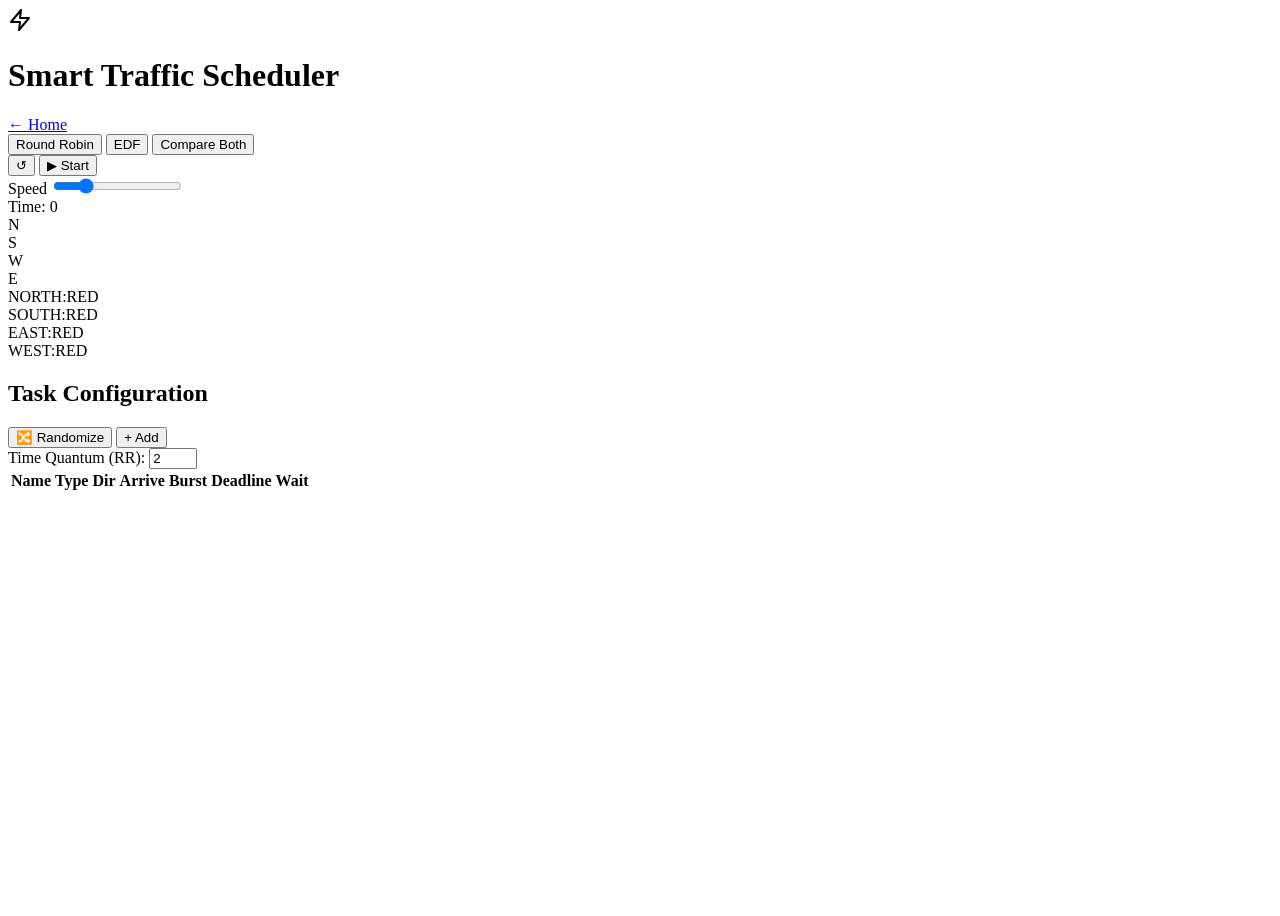
==== simulator.html @ cc48ca4d "Step 9: Simulator core components initialized by Rajat Singh" ====
<!DOCTYPE html>
<html lang="en">

<head>
  <meta charset="UTF-8" />
  <meta name="viewport" content="width=device-width, initial-scale=1.0" />
  <title>Smart Traffic Scheduler — Simulator</title>
  <link rel="stylesheet" href="style.css" />
</head>

<body class="simulator-page" style="display:flex;flex-direction:column;min-height:100vh">
  <!-- Top Bar -->
  <header class="topbar">
    <div class="title">
      <svg xmlns="http://www.w3.org/2000/svg" width="24" height="24" viewBox="0 0 24 24" fill="none"
        stroke="currentColor" stroke-width="2" stroke-linecap="round" stroke-linejoin="round"
        style="color:var(--primary)">
        <polygon points="13 2 3 14 12 14 11 22 21 10 12 10 13 2" />
      </svg>
      <h1>Smart Traffic Scheduler</h1>
    </div>
    <a href="index.html" class="btn btn-ghost btn-sm">← Home</a>
    <div class="algo-group">
      <button class="btn btn-ghost btn-sm active" data-algo="round-robin">Round Robin</button>
      <button class="btn btn-ghost btn-sm" data-algo="edf">EDF</button>
      <button class="btn btn-ghost btn-sm" data-algo="compare">Compare Both</button>
    </div>
    <div class="controls">
      <button id="btn-reset" class="btn btn-outline btn-sm" title="Reset">↺</button>
      <button id="btn-start" class="btn btn-primary btn-sm">▶ Start</button>
      <button id="btn-pause" class="btn btn-secondary btn-sm" style="display:none">⏸ Pause</button>
      <div class="speed-control">
        <label>Speed</label>
        <input type="range" id="speed-slider" min="1" max="10" value="3">
      </div>
    </div>
  </header>

  <!-- Main Layout -->
  <div class="sim-layout" style="flex:1">
    <!-- Left Panel -->
    <div class="left-panel">
      <!-- Intersection -->
      <div class="card intersection-wrapper">
        <div class="intersection-info">
          <span class="text-muted">Time:</span>
          <span class="time" id="sim-time">0</span>
          <span id="active-task-badge" class="task-badge" style="display:none"></span>
        </div>
        <div class="intersection">
          <div class="road-v"></div>
          <div class="road-h"></div>
          <div class="road-center"></div>
          <div class="lane-v"></div>
          <div class="lane-h"></div>
          <!-- Traffic Lights -->
          <div class="traffic-light tl-north">
            <span class="dir-label">N</span>
            <div class="tl-box">
              <div class="tl-bulb on-red" data-color="red"></div>
              <div class="tl-bulb" data-color="yellow"></div>
              <div class="tl-bulb" data-color="green"></div>
            </div>
          </div>
          <div class="traffic-light tl-south">
            <span class="dir-label">S</span>
            <div class="tl-box">
              <div class="tl-bulb on-red" data-color="red"></div>
              <div class="tl-bulb" data-color="yellow"></div>
              <div class="tl-bulb" data-color="green"></div>
            </div>
          </div>
          <div class="traffic-light tl-west">
            <span class="dir-label">W</span>
            <div class="tl-box">
              <div class="tl-bulb on-red" data-color="red"></div>
              <div class="tl-bulb" data-color="yellow"></div>
              <div class="tl-bulb" data-color="green"></div>
            </div>
          </div>
          <div class="traffic-light tl-east">
            <span class="dir-label">E</span>
            <div class="tl-box">
              <div class="tl-bulb on-red" data-color="red"></div>
              <div class="tl-bulb" data-color="yellow"></div>
              <div class="tl-bulb" data-color="green"></div>
            </div>
          </div>
          <div id="vehicle" class="vehicle" style="display:none"></div>
        </div>
        <div class="dir-statuses">
          <div class="dir-status status-north">
            <div class="dir-dot red"></div><span class="text-muted">NORTH:</span><span class="dir-state">RED</span>
          </div>
          <div class="dir-status status-south">
            <div class="dir-dot red"></div><span class="text-muted">SOUTH:</span><span class="dir-state">RED</span>
          </div>
          <div class="dir-status status-east">
            <div class="dir-dot red"></div><span class="text-muted">EAST:</span><span class="dir-state">RED</span>
          </div>
          <div class="dir-status status-west">
            <div class="dir-dot red"></div><span class="text-muted">WEST:</span><span class="dir-state">RED</span>
          </div>
        </div>
      </div>

      <!-- Task Table -->
      <div class="card task-config">
        <div class="task-config-header">
          <h2>Task Configuration</h2>
          <div class="actions">
            <button id="btn-random" class="btn btn-outline btn-sm">🔀 Randomize</button>
            <button id="btn-add" class="btn btn-primary btn-sm">+ Add</button>
          </div>
        </div>
        <div class="quantum-row">
          <label>Time Quantum (RR):</label>
          <input type="number" id="quantum-input" min="1" max="10" value="2">
        </div>
        <div class="task-table-wrap">
          <table>
            <thead>
              <tr>
                <th>Name</th>
                <th>Type</th>
                <th>Dir</th>
                <th>Arrive</th>
                <th>Burst</th>
                <th>Deadline</th>
                <th>Wait</th>
                <th></th>
              </tr>
            </thead>
            <tbody id="task-tbody"></tbody>
          </table>
        </div>
      </div>
    </div>

    <!-- Right Panel -->
    <div class="right-panel">
      <div id="rr-section">
        <div id="rr-gantt"></div>
        <div id="rr-metrics"></div>
      </div>
      <div id="edf-section">
        <div id="edf-gantt"></div>
        <div id="edf-metrics"></div>
      </div>
      <div id="comparison"></div>
    </div>
  </div>

  <script src="script.js"></script>
</body>

</html>
<!-- //by Rajat Singh -->
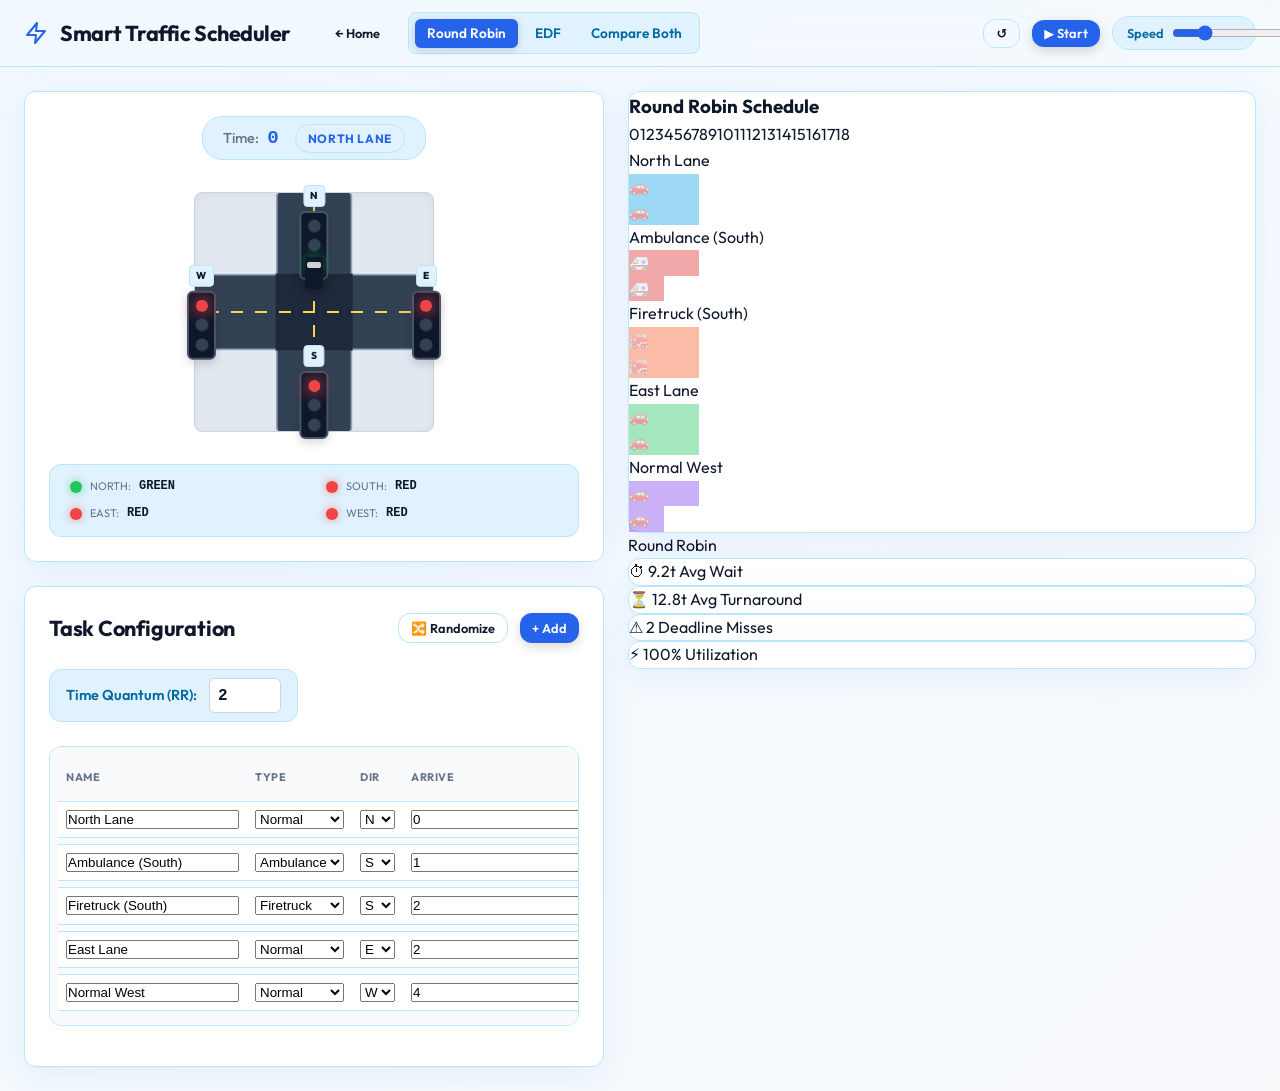
==== commit 35c8c6c5: "Step 2: Core modules documentation by Rajat Singh" ====
--- a/simulator.html
+++ b/simulator.html
@@ -154,5 +154,4 @@
   <script src="script.js"></script>
 </body>
 
-</html>
-<!-- //by Rajat Singh -->+</html>
--- a/style.css
+++ b/style.css
@@ -0,0 +1,890 @@
+@import url('https://fonts.googleapis.com/css2?family=Outfit:wght@300;400;500;600;700&display=swap');
+
+* {
+  margin: 0;
+  padding: 0;
+  box-sizing: border-box;
+}
+
+:root {
+  /* Common definitions */
+  --emergency: #ef4444;
+  /* Red 500 */
+  --success: #22c55e;
+  /* Green 500 */
+  --warning: #eab308;
+  /* Yellow 500 */
+  --radius: 0.75rem;
+  --font-family: 'Outfit', system-ui, -apple-system, sans-serif;
+}
+
+/* Home Page Theme (Green/White Light Mode) */
+body.home-page {
+  --bg-gradient: linear-gradient(135deg, #f0fdf4 0%, #fafffc 100%);
+  --fg: #064e3b;
+  --card: #ffffff;
+  --primary: #15803d;
+  /* Emerald 700 */
+  --primary-fg: #ffffff;
+  --secondary: #dcfce7;
+  --secondary-fg: #15803d;
+  --muted: #f1f5f9;
+  --muted-fg: #475569;
+  --accent: #d97706;
+  /* Amber 600 */
+  --border: #bbf7d0;
+  --card-shadow: 0 8px 30px rgba(21, 128, 61, 0.08);
+  --header-bg: hsla(0, 0%, 100%, 0.85);
+}
+
+/* Simulator Page Theme (Blue Light Mode) */
+body.simulator-page {
+  --bg-gradient: linear-gradient(135deg, #f0f9ff 0%, #f8fafc 100%);
+  --fg: #0f172a;
+  --card: #ffffff;
+  --primary: #2563eb;
+  /* Blue 600 */
+  --primary-fg: #ffffff;
+  --secondary: #e0f2fe;
+  --secondary-fg: #0369a1;
+  --muted: #f1f5f9;
+  --muted-fg: #64748b;
+  --accent: #ea580c;
+  /* Orange 600 */
+  --border: #bae6fd;
+  --card-shadow: 0 8px 30px rgba(37, 99, 235, 0.08);
+  --header-bg: hsla(255, 255, 255, 0.85);
+}
+
+/* Fallback if no class is set */
+body {
+  background: var(--bg-gradient, #ffffff);
+  color: var(--fg, #000000);
+  font-family: var(--font-family);
+  line-height: 1.6;
+  min-height: 100vh;
+}
+
+a {
+  color: var(--primary);
+  text-decoration: none;
+  transition: filter 0.2s;
+}
+
+a:hover {
+  filter: brightness(1.2);
+}
+
+/* ===== COMMON ===== */
+.card {
+  background: var(--card);
+  border: 1px solid var(--border);
+  border-radius: var(--radius);
+  box-shadow: var(--card-shadow);
+  transition: transform 0.3s ease, box-shadow 0.3s ease;
+}
+
+.btn {
+  display: inline-flex;
+  align-items: center;
+  justify-content: center;
+  gap: 0.5rem;
+  padding: 0.5rem 1rem;
+  border-radius: var(--radius);
+  font-family: var(--font-family);
+  font-size: 0.9rem;
+  font-weight: 600;
+  border: none;
+  cursor: pointer;
+  transition: all 0.2s ease;
+  outline: none;
+}
+
+.btn-primary {
+  background: var(--primary);
+  color: var(--primary-fg);
+  box-shadow: 0 4px 12px rgba(0, 0, 0, 0.15);
+}
+
+.btn-primary:hover {
+  transform: translateY(-2px);
+  box-shadow: 0 6px 16px rgba(0, 0, 0, 0.2);
+  filter: brightness(1.05);
+}
+
+.btn-secondary {
+  background: var(--secondary);
+  color: var(--secondary-fg);
+  border: 1px solid var(--border);
+}
+
+.btn-secondary:hover {
+  background: var(--border);
+  transform: translateY(-1px);
+}
+
+.btn-outline {
+  background: transparent;
+  border: 1px solid var(--border);
+  color: var(--fg);
+}
+
+.btn-outline:hover {
+  background: var(--secondary);
+  border-color: var(--primary);
+  transform: translateY(-1px);
+}
+
+.btn-ghost {
+  background: transparent;
+  color: var(--fg);
+}
+
+.btn-ghost:hover {
+  background: var(--secondary);
+}
+
+.btn-sm {
+  padding: 0.35rem 0.75rem;
+  font-size: 0.8rem;
+}
+
+.btn-lg {
+  padding: 0.75rem 1.75rem;
+  font-size: 1.05rem;
+}
+
+.btn:disabled {
+  opacity: 0.5;
+  pointer-events: none;
+  transform: none !important;
+  box-shadow: none !important;
+}
+
+.text-primary {
+  color: var(--primary);
+  font-weight: 600;
+}
+
+.text-accent {
+  color: var(--accent);
+  font-weight: 600;
+}
+
+.text-muted {
+  color: var(--muted-fg);
+}
+
+.text-emergency {
+  color: var(--emergency);
+}
+
+.text-success {
+  color: var(--success);
+}
+
+.text-warning {
+  color: var(--warning);
+}
+
+/* ===== HOME PAGE ===== */
+.hero {
+  display: flex;
+  flex-direction: column;
+  align-items: center;
+  justify-content: center;
+  gap: 1.5rem;
+  padding: 6rem 1.5rem 4rem;
+  text-align: center;
+}
+
+.hero-icon {
+  width: 3.5rem;
+  height: 3.5rem;
+  color: var(--primary);
+}
+
+.hero h1 {
+  font-size: 3.5rem;
+  font-weight: 800;
+  letter-spacing: -0.03em;
+  color: var(--fg);
+}
+
+.hero p {
+  max-width: 42rem;
+  color: var(--muted-fg);
+  font-size: 1.25rem;
+  font-weight: 400;
+}
+
+.section {
+  padding: 3rem 1.5rem;
+  max-width: 60rem;
+  margin: 0 auto;
+}
+
+.section h2 {
+  font-size: 2rem;
+  font-weight: 700;
+  margin-bottom: 2rem;
+  text-align: center;
+  letter-spacing: -0.02em;
+  color: var(--fg);
+}
+
+.features-grid {
+  display: grid;
+  grid-template-columns: repeat(auto-fit, minmax(250px, 1fr));
+  gap: 1.5rem;
+}
+
+.feature-card {
+  padding: 2rem;
+  display: flex;
+  flex-direction: column;
+  align-items: center;
+  text-align: center;
+  gap: 1rem;
+}
+
+.feature-card:hover {
+  transform: translateY(-5px);
+  box-shadow: 0 12px 40px rgba(0, 0, 0, 0.08);
+}
+
+.feature-card .icon {
+  width: 3rem;
+  height: 3rem;
+  color: var(--primary);
+  margin-bottom: 0.5rem;
+}
+
+.feature-card h3 {
+  font-weight: 700;
+  font-size: 1.25rem;
+  color: var(--fg);
+}
+
+.feature-card p {
+  font-size: 1rem;
+  color: var(--muted-fg);
+}
+
+.dev-grid {
+  display: grid;
+  grid-template-columns: repeat(auto-fit, minmax(180px, 1fr));
+  gap: 1.5rem;
+  max-width: 32rem;
+  margin: 0 auto;
+}
+
+.dev-card {
+  padding: 1.75rem;
+  display: flex;
+  flex-direction: column;
+  align-items: center;
+  gap: 1rem;
+}
+
+.dev-card:hover {
+  transform: translateY(-5px);
+}
+
+.dev-avatar {
+  width: 5rem;
+  height: 5rem;
+  border-radius: 50%;
+  background: var(--secondary);
+  border: 2px solid var(--primary);
+  display: flex;
+  align-items: center;
+  justify-content: center;
+  color: var(--primary);
+  font-size: 1.75rem;
+  font-weight: 700;
+  box-shadow: 0 4px 10px rgba(0, 0, 0, 0.05);
+}
+
+.dev-card h3 {
+  font-size: 1.125rem;
+  font-weight: 700;
+  color: var(--fg);
+}
+
+.dev-card p {
+  font-size: 0.9rem;
+  color: var(--muted-fg);
+}
+
+.about-content {
+  padding: 2.5rem;
+  color: var(--muted-fg);
+  font-size: 1.1rem;
+  line-height: 1.8;
+}
+
+.about-content strong {
+  color: var(--fg);
+  font-weight: 600;
+}
+
+.about-content p+p,
+.about-content ul {
+  margin-top: 1.2rem;
+}
+
+footer {
+  text-align: center;
+  padding: 2.5rem;
+  font-size: 0.9rem;
+  color: var(--muted-fg);
+  border-top: 1px solid var(--border);
+  margin-top: 3rem;
+}
+
+/* ===== SIMULATOR PAGE ===== */
+.topbar {
+  display: flex;
+  flex-wrap: wrap;
+  align-items: center;
+  gap: 1rem;
+  border-bottom: 1px solid var(--border);
+  background: var(--header-bg);
+  backdrop-filter: blur(12px);
+  -webkit-backdrop-filter: blur(12px);
+  padding: 0.75rem 1.5rem;
+  position: sticky;
+  top: 0;
+  z-index: 100;
+  box-shadow: 0 4px 15px rgba(0, 0, 0, 0.02);
+}
+
+.topbar .title {
+  display: flex;
+  align-items: center;
+  gap: 0.75rem;
+  margin-right: 1rem;
+}
+
+.topbar h1 {
+  font-size: 1.35rem;
+  font-weight: 700;
+  white-space: nowrap;
+  letter-spacing: -0.02em;
+  color: var(--fg);
+}
+
+.algo-group {
+  display: flex;
+  gap: 0.35rem;
+  background: var(--secondary);
+  padding: 0.35rem;
+  border-radius: 8px;
+  border: 1px solid var(--border);
+}
+
+.algo-group .btn {
+  border-radius: 6px;
+  font-weight: 600;
+  font-size: 0.85rem;
+  color: var(--secondary-fg);
+}
+
+.algo-group .btn.active {
+  background: var(--primary);
+  color: var(--primary-fg);
+  box-shadow: 0 2px 8px rgba(0, 0, 0, 0.15);
+}
+
+.controls {
+  display: flex;
+  align-items: center;
+  gap: 0.75rem;
+  margin-left: auto;
+}
+
+.speed-control {
+  display: flex;
+  align-items: center;
+  gap: 0.5rem;
+  width: 9rem;
+  background: var(--secondary);
+  padding: 0.35rem 0.85rem;
+  border-radius: 20px;
+  border: 1px solid var(--border);
+}
+
+.speed-control label {
+  font-size: 0.8rem;
+  color: var(--secondary-fg);
+  font-weight: 600;
+}
+
+.speed-control input[type=range] {
+  flex: 1;
+  accent-color: var(--primary);
+  cursor: pointer;
+}
+
+/* Side bar made wider! */
+.sim-layout {
+  display: grid;
+  grid-template-columns: 580px 1fr;
+  gap: 1.5rem;
+  padding: 1.5rem;
+  flex: 1;
+  overflow: auto;
+  align-items: start;
+}
+
+@media (max-width: 1050px) {
+  .sim-layout {
+    grid-template-columns: 1fr;
+  }
+}
+
+.left-panel {
+  display: flex;
+  flex-direction: column;
+  gap: 1.5rem;
+}
+
+.right-panel {
+  display: flex;
+  flex-direction: column;
+  gap: 1.5rem;
+  min-width: 0;
+}
+
+/* Intersection */
+.intersection-wrapper {
+  padding: 1.5rem;
+  display: flex;
+  flex-direction: column;
+  align-items: center;
+  gap: 1rem;
+}
+
+.intersection-info {
+  display: flex;
+  align-items: center;
+  gap: 0.5rem;
+  font-size: 0.9rem;
+  background: var(--secondary);
+  padding: 0.35rem 1.25rem;
+  border-radius: 20px;
+  border: 1px solid var(--border);
+  color: var(--secondary-fg);
+  font-weight: 500;
+}
+
+.intersection-info .time {
+  font-family: monospace;
+  font-size: 1.2rem;
+  font-weight: 700;
+  color: var(--primary);
+}
+
+.task-badge {
+  margin-left: 0.5rem;
+  font-size: 0.75rem;
+  padding: 0.25rem 0.75rem;
+  border-radius: 9999px;
+  font-weight: 700;
+  text-transform: uppercase;
+  letter-spacing: 0.05em;
+}
+
+.task-badge.emergency {
+  background: #fee2e2;
+  color: #b91c1c;
+  border: 1px solid #fecaca;
+  animation: flash 1s ease-in-out infinite;
+}
+
+.task-badge.firetruck {
+  background: #ffedd5;
+  color: #c2410c;
+  border: 1px solid #fed7aa;
+  animation: flash 1s ease-in-out infinite;
+}
+
+.task-badge.normal {
+  background: var(--secondary);
+  color: var(--primary);
+  border: 1px solid var(--border);
+}
+
+.intersection {
+  position: relative;
+  width: 15rem;
+  height: 15rem;
+  margin: 1rem 0;
+  background: #e2e8f0;
+  border-radius: 8px;
+  box-shadow: inset 0 2px 10px rgba(0, 0, 0, 0.05);
+  border: 1px solid #cbd5e1;
+}
+
+.road-v {
+  position: absolute;
+  top: 0;
+  bottom: 0;
+  left: 50%;
+  transform: translateX(-50%);
+  width: 4.8rem;
+  background: #334155;
+  border-radius: 4px;
+  border-left: 2px solid #94a3b8;
+  border-right: 2px solid #94a3b8;
+}
+
+.road-h {
+  position: absolute;
+  left: 0;
+  right: 0;
+  top: 50%;
+  transform: translateY(-50%);
+  height: 4.8rem;
+  background: #334155;
+  border-radius: 4px;
+  border-top: 2px solid #94a3b8;
+  border-bottom: 2px solid #94a3b8;
+}
+
+.road-center {
+  position: absolute;
+  width: 4.8rem;
+  height: 4.8rem;
+  top: 50%;
+  left: 50%;
+  transform: translate(-50%, -50%);
+  background: #1e293b;
+  z-index: 1;
+}
+
+.lane-v {
+  position: absolute;
+  top: 0;
+  bottom: 0;
+  left: 50%;
+  width: 2px;
+  background: linear-gradient(to bottom, transparent 50%, #fcd34d 50%);
+  background-size: 100% 24px;
+  z-index: 2;
+  transform: translateX(-50%);
+}
+
+.lane-h {
+  position: absolute;
+  left: 0;
+  right: 0;
+  top: 50%;
+  height: 2px;
+  background: linear-gradient(to right, transparent 50%, #fcd34d 50%);
+  background-size: 24px 100%;
+  z-index: 2;
+  transform: translateY(-50%);
+}
+
+.traffic-light {
+  display: flex;
+  flex-direction: column;
+  align-items: center;
+  gap: 0.25rem;
+  position: absolute;
+  z-index: 5;
+}
+
+.traffic-light .dir-label {
+  font-size: 10px;
+  text-transform: uppercase;
+  letter-spacing: 0.1em;
+  color: var(--fg);
+  font-weight: 800;
+  background: var(--secondary);
+  padding: 2px 6px;
+  border-radius: 4px;
+  border: 1px solid var(--border);
+}
+
+.tl-box {
+  display: flex;
+  flex-direction: column;
+  gap: 0.35rem;
+  background: #0f172a;
+  padding: 0.35rem;
+  border-radius: 6px;
+  border: 2px solid #475569;
+  box-shadow: 0 4px 10px rgba(0, 0, 0, 0.15);
+}
+
+.tl-bulb {
+  width: 14px;
+  height: 14px;
+  border-radius: 50%;
+  background: #334155;
+  border: 1px solid #1e293b;
+  transition: all 0.3s cubic-bezier(0.4, 0, 0.2, 1);
+}
+
+.tl-bulb.on-red {
+  background: var(--emergency);
+  box-shadow: 0 0 15px var(--emergency);
+}
+
+.tl-bulb.on-yellow {
+  background: var(--warning);
+  box-shadow: 0 0 15px var(--warning);
+}
+
+.tl-bulb.on-green {
+  background: var(--success);
+  box-shadow: 0 0 15px var(--success);
+}
+
+.tl-north {
+  top: -0.5rem;
+  left: 50%;
+  transform: translateX(-50%);
+}
+
+.tl-south {
+  bottom: -0.5rem;
+  left: 50%;
+  transform: translateX(-50%);
+}
+
+.tl-west {
+  left: -0.5rem;
+  top: 50%;
+  transform: translateY(-50%);
+}
+
+.tl-east {
+  right: -0.5rem;
+  top: 50%;
+  transform: translateY(-50%);
+}
+
+.vehicle {
+  position: absolute;
+  z-index: 10;
+  width: 18px;
+  height: 32px;
+  border-radius: 4px;
+  box-shadow: 0 4px 12px rgba(0, 0, 0, 0.3);
+  transition: all 0.2s linear;
+}
+
+.vehicle::after {
+  content: '';
+  position: absolute;
+  top: 5px;
+  left: 2px;
+  right: 2px;
+  height: 6px;
+  background: rgba(255, 255, 255, 0.8);
+  border-radius: 2px;
+}
+
+.vehicle.emergency {
+  background: var(--emergency);
+  animation: pulse-glow-red 0.5s infinite alternate;
+}
+
+.vehicle.firetruck {
+  background: #ea580c;
+  animation: pulse-glow-orange 0.5s infinite alternate;
+}
+
+.vehicle.normal {
+  background: var(--fg);
+}
+
+.vehicle.dir-north {
+  top: 4rem;
+  left: 50%;
+  transform: translateX(-50%);
+}
+
+.vehicle.dir-south {
+  bottom: 4rem;
+  left: 50%;
+  transform: translateX(-50%);
+}
+
+.vehicle.dir-east {
+  right: 4rem;
+  top: 50%;
+  transform: translateY(-50%) rotate(90deg);
+}
+
+.vehicle.dir-west {
+  left: 4rem;
+  top: 50%;
+  transform: translateY(-50%) rotate(90deg);
+}
+
+.dir-statuses {
+  display: grid;
+  grid-template-columns: 1fr 1fr;
+  gap: 0.5rem 1.5rem;
+  font-size: 11px;
+  background: var(--secondary);
+  padding: 0.75rem 1.25rem;
+  border-radius: var(--radius);
+  border: 1px solid var(--border);
+  width: 100%;
+}
+
+.dir-status {
+  display: flex;
+  align-items: center;
+  gap: 0.5rem;
+}
+
+.dir-dot {
+  width: 12px;
+  height: 12px;
+  border-radius: 50%;
+  box-shadow: inset 0 1px 3px rgba(0, 0, 0, 0.1);
+}
+
+.dir-dot.red {
+  background: var(--emergency);
+  box-shadow: 0 0 8px rgba(239, 68, 68, 0.6);
+}
+
+.dir-dot.green {
+  background: var(--success);
+  box-shadow: 0 0 8px rgba(34, 197, 94, 0.6);
+}
+
+.dir-dot.yellow {
+  background: var(--warning);
+  box-shadow: 0 0 8px rgba(234, 179, 8, 0.6);
+}
+
+.dir-state {
+  font-weight: 700;
+  font-family: monospace;
+  font-size: 12px;
+  color: var(--fg);
+}
+
+/* Improved Task Table UI */
+.task-config {
+  padding: 1.5rem;
+  display: flex;
+  flex-direction: column;
+  flex: 1;
+}
+
+.task-config-header {
+  display: flex;
+  align-items: center;
+  justify-content: space-between;
+  margin-bottom: 1.5rem;
+}
+
+.task-config-header h2 {
+  font-size: 1.35rem;
+  font-weight: 700;
+  letter-spacing: -0.01em;
+  color: var(--fg);
+  margin: 0;
+}
+
+.task-config-header .actions {
+  display: flex;
+  gap: 0.75rem;
+}
+
+.quantum-row {
+  display: flex;
+  align-items: center;
+  gap: 0.75rem;
+  margin-bottom: 1.5rem;
+  background: var(--secondary);
+  padding: 0.5rem 1rem;
+  border-radius: var(--radius);
+  border: 1px solid var(--border);
+  width: fit-content;
+}
+
+.quantum-row label {
+  font-size: 0.9rem;
+  color: var(--secondary-fg);
+  font-weight: 600;
+}
+
+.quantum-row input {
+  width: 4.5rem;
+  height: 2.2rem;
+  font-size: 1rem;
+  background: #ffffff;
+  border: 1px solid #cbd5e1;
+  border-radius: 6px;
+  color: var(--fg);
+  padding: 0 0.5rem;
+  transition: border-color 0.2s;
+  font-family: monospace;
+  font-weight: 700;
+}
+
+.quantum-row input:focus {
+  outline: none;
+  border-color: var(--primary);
+  box-shadow: 0 0 0 3px var(--border);
+}
+
+/* Taller task table */
+.task-table-wrap {
+  overflow: auto;
+  border: 1px solid var(--border);
+  border-radius: var(--radius);
+  background: #f8fafc;
+  max-height: 550px;
+  padding: 0 0.5rem 0.5rem 0.5rem;
+  margin-bottom: 1rem;
+}
+
+table {
+  width: 100%;
+  border-collapse: separate;
+  border-spacing: 0 6px;
+  font-size: 12px;
+}
+
+thead {
+  position: sticky;
+  top: 0;
+  background: #f8fafc;
+  z-index: 2;
+}
+
+th {
+  padding: 1rem 0.5rem 0.5rem 0.5rem;
+  text-align: left;
+  font-size: 11px;
+  color: var(--muted-fg);
+  font-weight: 700;
+  text-transform: uppercase;
+  letter-spacing: 0.05em;
+  border-bottom: none;
+}
+
+th:first-child {
+  min-width: 130px;
+}
+
+td {
+  padding: 0.5rem;
+  border: none;
+  background: #ffffff;
+  border-top: 1px solid var(--border);
+  border-bottom: 1px solid var(--border);
+  transition: background 0.2s;
+}
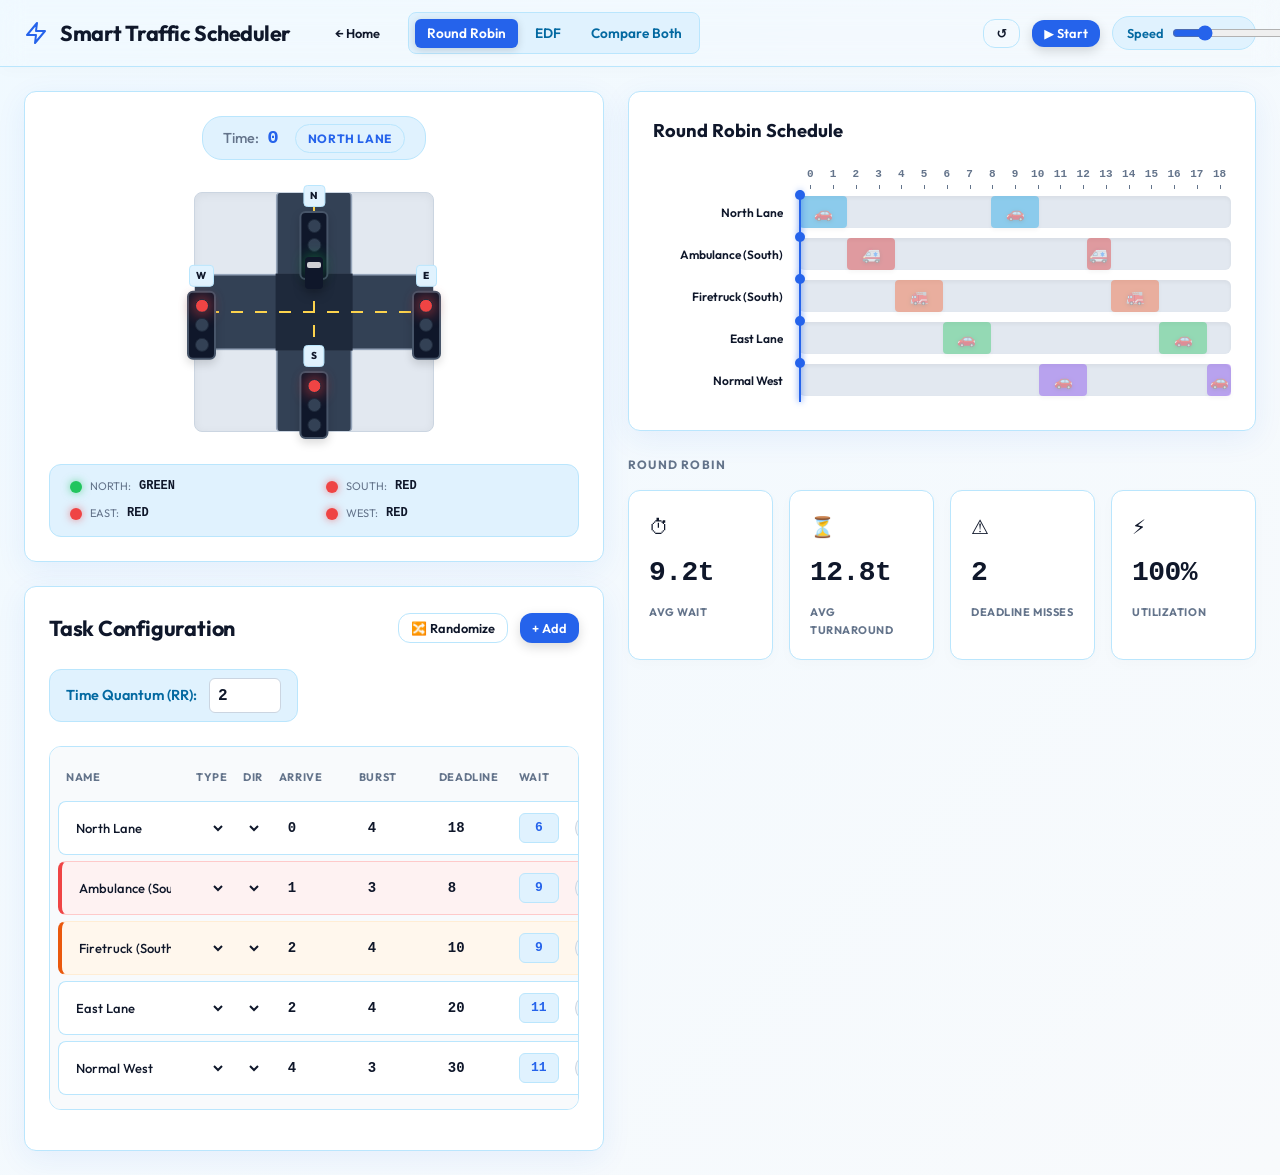
==== commit 57835ee8: "update index.html" ====
--- a/simulator.html
+++ b/simulator.html
@@ -1,22 +1,16 @@
 <!DOCTYPE html>
 <html lang="en">
-
 <head>
   <meta charset="UTF-8" />
   <meta name="viewport" content="width=device-width, initial-scale=1.0" />
   <title>Smart Traffic Scheduler — Simulator</title>
   <link rel="stylesheet" href="style.css" />
 </head>
-
 <body class="simulator-page" style="display:flex;flex-direction:column;min-height:100vh">
   <!-- Top Bar -->
   <header class="topbar">
     <div class="title">
-      <svg xmlns="http://www.w3.org/2000/svg" width="24" height="24" viewBox="0 0 24 24" fill="none"
-        stroke="currentColor" stroke-width="2" stroke-linecap="round" stroke-linejoin="round"
-        style="color:var(--primary)">
-        <polygon points="13 2 3 14 12 14 11 22 21 10 12 10 13 2" />
-      </svg>
+      <svg xmlns="http://www.w3.org/2000/svg" width="24" height="24" viewBox="0 0 24 24" fill="none" stroke="currentColor" stroke-width="2" stroke-linecap="round" stroke-linejoin="round" style="color:var(--primary)"><polygon points="13 2 3 14 12 14 11 22 21 10 12 10 13 2"/></svg>
       <h1>Smart Traffic Scheduler</h1>
     </div>
     <a href="index.html" class="btn btn-ghost btn-sm">← Home</a>
@@ -89,18 +83,10 @@
           <div id="vehicle" class="vehicle" style="display:none"></div>
         </div>
         <div class="dir-statuses">
-          <div class="dir-status status-north">
-            <div class="dir-dot red"></div><span class="text-muted">NORTH:</span><span class="dir-state">RED</span>
-          </div>
-          <div class="dir-status status-south">
-            <div class="dir-dot red"></div><span class="text-muted">SOUTH:</span><span class="dir-state">RED</span>
-          </div>
-          <div class="dir-status status-east">
-            <div class="dir-dot red"></div><span class="text-muted">EAST:</span><span class="dir-state">RED</span>
-          </div>
-          <div class="dir-status status-west">
-            <div class="dir-dot red"></div><span class="text-muted">WEST:</span><span class="dir-state">RED</span>
-          </div>
+          <div class="dir-status status-north"><div class="dir-dot red"></div><span class="text-muted">NORTH:</span><span class="dir-state">RED</span></div>
+          <div class="dir-status status-south"><div class="dir-dot red"></div><span class="text-muted">SOUTH:</span><span class="dir-state">RED</span></div>
+          <div class="dir-status status-east"><div class="dir-dot red"></div><span class="text-muted">EAST:</span><span class="dir-state">RED</span></div>
+          <div class="dir-status status-west"><div class="dir-dot red"></div><span class="text-muted">WEST:</span><span class="dir-state">RED</span></div>
         </div>
       </div>
 
@@ -120,16 +106,7 @@
         <div class="task-table-wrap">
           <table>
             <thead>
-              <tr>
-                <th>Name</th>
-                <th>Type</th>
-                <th>Dir</th>
-                <th>Arrive</th>
-                <th>Burst</th>
-                <th>Deadline</th>
-                <th>Wait</th>
-                <th></th>
-              </tr>
+              <tr><th>Name</th><th>Type</th><th>Dir</th><th>Arrive</th><th>Burst</th><th>Deadline</th><th>Wait</th><th></th></tr>
             </thead>
             <tbody id="task-tbody"></tbody>
           </table>
@@ -153,5 +130,4 @@
 
   <script src="script.js"></script>
 </body>
-
-</html>+</html>
--- a/style.css
+++ b/style.css
@@ -1,19 +1,12 @@
 @import url('https://fonts.googleapis.com/css2?family=Outfit:wght@300;400;500;600;700&display=swap');
 
-* {
-  margin: 0;
-  padding: 0;
-  box-sizing: border-box;
-}
+* { margin: 0; padding: 0; box-sizing: border-box; }
 
 :root {
   /* Common definitions */
-  --emergency: #ef4444;
-  /* Red 500 */
-  --success: #22c55e;
-  /* Green 500 */
-  --warning: #eab308;
-  /* Yellow 500 */
+  --emergency: #ef4444; /* Red 500 */
+  --success: #22c55e; /* Green 500 */
+  --warning: #eab308; /* Yellow 500 */
   --radius: 0.75rem;
   --font-family: 'Outfit', system-ui, -apple-system, sans-serif;
 }
@@ -23,15 +16,13 @@
   --bg-gradient: linear-gradient(135deg, #f0fdf4 0%, #fafffc 100%);
   --fg: #064e3b;
   --card: #ffffff;
-  --primary: #15803d;
-  /* Emerald 700 */
+  --primary: #15803d; /* Emerald 700 */
   --primary-fg: #ffffff;
   --secondary: #dcfce7;
   --secondary-fg: #15803d;
   --muted: #f1f5f9;
   --muted-fg: #475569;
-  --accent: #d97706;
-  /* Amber 600 */
+  --accent: #d97706; /* Amber 600 */
   --border: #bbf7d0;
   --card-shadow: 0 8px 30px rgba(21, 128, 61, 0.08);
   --header-bg: hsla(0, 0%, 100%, 0.85);
@@ -42,15 +33,13 @@
   --bg-gradient: linear-gradient(135deg, #f0f9ff 0%, #f8fafc 100%);
   --fg: #0f172a;
   --card: #ffffff;
-  --primary: #2563eb;
-  /* Blue 600 */
+  --primary: #2563eb; /* Blue 600 */
   --primary-fg: #ffffff;
   --secondary: #e0f2fe;
   --secondary-fg: #0369a1;
   --muted: #f1f5f9;
   --muted-fg: #64748b;
-  --accent: #ea580c;
-  /* Orange 600 */
+  --accent: #ea580c; /* Orange 600 */
   --border: #bae6fd;
   --card-shadow: 0 8px 30px rgba(37, 99, 235, 0.08);
   --header-bg: hsla(255, 255, 255, 0.85);
@@ -58,833 +47,265 @@
 
 /* Fallback if no class is set */
 body {
-  background: var(--bg-gradient, #ffffff);
-  color: var(--fg, #000000);
-  font-family: var(--font-family);
+  background: var(--bg-gradient, #ffffff); 
+  color: var(--fg, #000000); 
+  font-family: var(--font-family); 
   line-height: 1.6;
   min-height: 100vh;
 }
 
-a {
-  color: var(--primary);
-  text-decoration: none;
-  transition: filter 0.2s;
-}
-
-a:hover {
-  filter: brightness(1.2);
-}
+a { color: var(--primary); text-decoration: none; transition: filter 0.2s; }
+a:hover { filter: brightness(1.2); }
 
 /* ===== COMMON ===== */
-.card {
-  background: var(--card);
-  border: 1px solid var(--border);
-  border-radius: var(--radius);
+.card { 
+  background: var(--card); 
+  border: 1px solid var(--border); 
+  border-radius: var(--radius); 
   box-shadow: var(--card-shadow);
   transition: transform 0.3s ease, box-shadow 0.3s ease;
 }
 
-.btn {
-  display: inline-flex;
-  align-items: center;
-  justify-content: center;
-  gap: 0.5rem;
-  padding: 0.5rem 1rem;
-  border-radius: var(--radius);
+.btn { 
+  display: inline-flex; align-items: center; justify-content: center; gap: 0.5rem; 
+  padding: 0.5rem 1rem; border-radius: var(--radius); 
   font-family: var(--font-family);
-  font-size: 0.9rem;
-  font-weight: 600;
-  border: none;
-  cursor: pointer;
-  transition: all 0.2s ease;
+  font-size: 0.9rem; font-weight: 600; 
+  border: none; cursor: pointer; transition: all 0.2s ease; 
   outline: none;
 }
-
-.btn-primary {
-  background: var(--primary);
-  color: var(--primary-fg);
-  box-shadow: 0 4px 12px rgba(0, 0, 0, 0.15);
-}
-
-.btn-primary:hover {
+.btn-primary { 
+  background: var(--primary); 
+  color: var(--primary-fg); 
+  box-shadow: 0 4px 12px rgba(0,0,0,0.15);
+}
+.btn-primary:hover { 
   transform: translateY(-2px);
-  box-shadow: 0 6px 16px rgba(0, 0, 0, 0.2);
+  box-shadow: 0 6px 16px rgba(0,0,0,0.2); 
   filter: brightness(1.05);
 }
-
-.btn-secondary {
-  background: var(--secondary);
-  color: var(--secondary-fg);
+.btn-secondary { 
+  background: var(--secondary); color: var(--secondary-fg); 
   border: 1px solid var(--border);
 }
-
-.btn-secondary:hover {
-  background: var(--border);
+.btn-secondary:hover { 
+  background: var(--border); 
   transform: translateY(-1px);
 }
-
-.btn-outline {
-  background: transparent;
-  border: 1px solid var(--border);
-  color: var(--fg);
-}
-
-.btn-outline:hover {
-  background: var(--secondary);
+.btn-outline { 
+  background: transparent; border: 1px solid var(--border); color: var(--fg); 
+}
+.btn-outline:hover { 
+  background: var(--secondary); 
   border-color: var(--primary);
   transform: translateY(-1px);
 }
-
-.btn-ghost {
-  background: transparent;
-  color: var(--fg);
-}
-
-.btn-ghost:hover {
-  background: var(--secondary);
-}
-
-.btn-sm {
-  padding: 0.35rem 0.75rem;
-  font-size: 0.8rem;
-}
-
-.btn-lg {
-  padding: 0.75rem 1.75rem;
-  font-size: 1.05rem;
-}
-
-.btn:disabled {
-  opacity: 0.5;
-  pointer-events: none;
-  transform: none !important;
-  box-shadow: none !important;
-}
-
-.text-primary {
-  color: var(--primary);
-  font-weight: 600;
-}
-
-.text-accent {
-  color: var(--accent);
-  font-weight: 600;
-}
-
-.text-muted {
-  color: var(--muted-fg);
-}
-
-.text-emergency {
-  color: var(--emergency);
-}
-
-.text-success {
-  color: var(--success);
-}
-
-.text-warning {
-  color: var(--warning);
-}
+.btn-ghost { background: transparent; color: var(--fg); }
+.btn-ghost:hover { background: var(--secondary); }
+.btn-sm { padding: 0.35rem 0.75rem; font-size: 0.8rem; }
+.btn-lg { padding: 0.75rem 1.75rem; font-size: 1.05rem; }
+.btn:disabled { opacity: 0.5; pointer-events: none; transform: none !important; box-shadow: none !important; }
+
+.text-primary { color: var(--primary); font-weight: 600; }
+.text-accent { color: var(--accent); font-weight: 600; }
+.text-muted { color: var(--muted-fg); }
+.text-emergency { color: var(--emergency); }
+.text-success { color: var(--success); }
+.text-warning { color: var(--warning); }
 
 /* ===== HOME PAGE ===== */
-.hero {
-  display: flex;
-  flex-direction: column;
-  align-items: center;
-  justify-content: center;
-  gap: 1.5rem;
-  padding: 6rem 1.5rem 4rem;
-  text-align: center;
-}
-
-.hero-icon {
-  width: 3.5rem;
-  height: 3.5rem;
-  color: var(--primary);
-}
-
-.hero h1 {
-  font-size: 3.5rem;
-  font-weight: 800;
-  letter-spacing: -0.03em;
-  color: var(--fg);
-}
-
-.hero p {
-  max-width: 42rem;
-  color: var(--muted-fg);
-  font-size: 1.25rem;
-  font-weight: 400;
-}
-
-.section {
-  padding: 3rem 1.5rem;
-  max-width: 60rem;
-  margin: 0 auto;
-}
-
-.section h2 {
-  font-size: 2rem;
-  font-weight: 700;
-  margin-bottom: 2rem;
-  text-align: center;
-  letter-spacing: -0.02em;
-  color: var(--fg);
-}
-
-.features-grid {
-  display: grid;
-  grid-template-columns: repeat(auto-fit, minmax(250px, 1fr));
-  gap: 1.5rem;
-}
-
-.feature-card {
-  padding: 2rem;
-  display: flex;
-  flex-direction: column;
-  align-items: center;
-  text-align: center;
-  gap: 1rem;
-}
-
-.feature-card:hover {
-  transform: translateY(-5px);
-  box-shadow: 0 12px 40px rgba(0, 0, 0, 0.08);
-}
-
-.feature-card .icon {
-  width: 3rem;
-  height: 3rem;
-  color: var(--primary);
-  margin-bottom: 0.5rem;
-}
-
-.feature-card h3 {
-  font-weight: 700;
-  font-size: 1.25rem;
-  color: var(--fg);
-}
-
-.feature-card p {
-  font-size: 1rem;
-  color: var(--muted-fg);
-}
-
-.dev-grid {
-  display: grid;
-  grid-template-columns: repeat(auto-fit, minmax(180px, 1fr));
-  gap: 1.5rem;
-  max-width: 32rem;
-  margin: 0 auto;
-}
-
-.dev-card {
-  padding: 1.75rem;
-  display: flex;
-  flex-direction: column;
-  align-items: center;
-  gap: 1rem;
-}
-
-.dev-card:hover {
-  transform: translateY(-5px);
-}
-
-.dev-avatar {
-  width: 5rem;
-  height: 5rem;
-  border-radius: 50%;
-  background: var(--secondary);
-  border: 2px solid var(--primary);
-  display: flex;
-  align-items: center;
-  justify-content: center;
-  color: var(--primary);
-  font-size: 1.75rem;
-  font-weight: 700;
-  box-shadow: 0 4px 10px rgba(0, 0, 0, 0.05);
-}
-
-.dev-card h3 {
-  font-size: 1.125rem;
-  font-weight: 700;
-  color: var(--fg);
-}
-
-.dev-card p {
-  font-size: 0.9rem;
-  color: var(--muted-fg);
-}
-
-.about-content {
-  padding: 2.5rem;
-  color: var(--muted-fg);
-  font-size: 1.1rem;
-  line-height: 1.8;
-}
-
-.about-content strong {
-  color: var(--fg);
-  font-weight: 600;
-}
-
-.about-content p+p,
-.about-content ul {
-  margin-top: 1.2rem;
-}
-
-footer {
-  text-align: center;
-  padding: 2.5rem;
-  font-size: 0.9rem;
-  color: var(--muted-fg);
-  border-top: 1px solid var(--border);
-  margin-top: 3rem;
-}
+.hero { display: flex; flex-direction: column; align-items: center; justify-content: center; gap: 1.5rem; padding: 6rem 1.5rem 4rem; text-align: center; }
+.hero-icon { width: 3.5rem; height: 3.5rem; color: var(--primary); }
+.hero h1 { font-size: 3.5rem; font-weight: 800; letter-spacing: -0.03em; color: var(--fg); }
+.hero p { max-width: 42rem; color: var(--muted-fg); font-size: 1.25rem; font-weight: 400; }
+.section { padding: 3rem 1.5rem; max-width: 60rem; margin: 0 auto; }
+.section h2 { font-size: 2rem; font-weight: 700; margin-bottom: 2rem; text-align: center; letter-spacing: -0.02em; color: var(--fg); }
+.features-grid { display: grid; grid-template-columns: repeat(auto-fit, minmax(250px, 1fr)); gap: 1.5rem; }
+.feature-card { padding: 2rem; display: flex; flex-direction: column; align-items: center; text-align: center; gap: 1rem; }
+.feature-card:hover { transform: translateY(-5px); box-shadow: 0 12px 40px rgba(0,0,0,0.08); }
+.feature-card .icon { width: 3rem; height: 3rem; color: var(--primary); margin-bottom: 0.5rem; }
+.feature-card h3 { font-weight: 700; font-size: 1.25rem; color: var(--fg); }
+.feature-card p { font-size: 1rem; color: var(--muted-fg); }
+.dev-grid { display: grid; grid-template-columns: repeat(auto-fit, minmax(180px, 1fr)); gap: 1.5rem; max-width: 32rem; margin: 0 auto; }
+.dev-card { padding: 1.75rem; display: flex; flex-direction: column; align-items: center; gap: 1rem; }
+.dev-card:hover { transform: translateY(-5px); }
+.dev-avatar { width: 5rem; height: 5rem; border-radius: 50%; background: var(--secondary); border: 2px solid var(--primary); display: flex; align-items: center; justify-content: center; color: var(--primary); font-size: 1.75rem; font-weight: 700; box-shadow: 0 4px 10px rgba(0,0,0,0.05); }
+.dev-card h3 { font-size: 1.125rem; font-weight: 700; color: var(--fg); }
+.dev-card p { font-size: 0.9rem; color: var(--muted-fg); }
+.about-content { padding: 2.5rem; color: var(--muted-fg); font-size: 1.1rem; line-height: 1.8; }
+.about-content strong { color: var(--fg); font-weight: 600; }
+.about-content p + p, .about-content ul { margin-top: 1.2rem; }
+footer { text-align: center; padding: 2.5rem; font-size: 0.9rem; color: var(--muted-fg); border-top: 1px solid var(--border); margin-top: 3rem; }
 
 /* ===== SIMULATOR PAGE ===== */
-.topbar {
-  display: flex;
-  flex-wrap: wrap;
-  align-items: center;
-  gap: 1rem;
-  border-bottom: 1px solid var(--border);
-  background: var(--header-bg);
-  backdrop-filter: blur(12px);
-  -webkit-backdrop-filter: blur(12px);
-  padding: 0.75rem 1.5rem;
-  position: sticky;
-  top: 0;
-  z-index: 100;
-  box-shadow: 0 4px 15px rgba(0, 0, 0, 0.02);
-}
-
-.topbar .title {
-  display: flex;
-  align-items: center;
-  gap: 0.75rem;
-  margin-right: 1rem;
-}
-
-.topbar h1 {
-  font-size: 1.35rem;
-  font-weight: 700;
-  white-space: nowrap;
-  letter-spacing: -0.02em;
-  color: var(--fg);
-}
-
-.algo-group {
-  display: flex;
-  gap: 0.35rem;
-  background: var(--secondary);
-  padding: 0.35rem;
-  border-radius: 8px;
-  border: 1px solid var(--border);
-}
-
-.algo-group .btn {
-  border-radius: 6px;
-  font-weight: 600;
-  font-size: 0.85rem;
-  color: var(--secondary-fg);
-}
-
-.algo-group .btn.active {
-  background: var(--primary);
-  color: var(--primary-fg);
-  box-shadow: 0 2px 8px rgba(0, 0, 0, 0.15);
-}
-
-.controls {
-  display: flex;
-  align-items: center;
-  gap: 0.75rem;
-  margin-left: auto;
-}
-
-.speed-control {
-  display: flex;
-  align-items: center;
-  gap: 0.5rem;
-  width: 9rem;
-  background: var(--secondary);
-  padding: 0.35rem 0.85rem;
-  border-radius: 20px;
-  border: 1px solid var(--border);
-}
-
-.speed-control label {
-  font-size: 0.8rem;
-  color: var(--secondary-fg);
-  font-weight: 600;
-}
-
-.speed-control input[type=range] {
-  flex: 1;
-  accent-color: var(--primary);
-  cursor: pointer;
-}
+.topbar { display: flex; flex-wrap: wrap; align-items: center; gap: 1rem; border-bottom: 1px solid var(--border); background: var(--header-bg); backdrop-filter: blur(12px); -webkit-backdrop-filter: blur(12px); padding: 0.75rem 1.5rem; position: sticky; top: 0; z-index: 100; box-shadow: 0 4px 15px rgba(0,0,0,0.02); }
+.topbar .title { display: flex; align-items: center; gap: 0.75rem; margin-right: 1rem; }
+.topbar h1 { font-size: 1.35rem; font-weight: 700; white-space: nowrap; letter-spacing: -0.02em; color: var(--fg); }
+.algo-group { display: flex; gap: 0.35rem; background: var(--secondary); padding: 0.35rem; border-radius: 8px; border: 1px solid var(--border); }
+.algo-group .btn { border-radius: 6px; font-weight: 600; font-size: 0.85rem; color: var(--secondary-fg); }
+.algo-group .btn.active { background: var(--primary); color: var(--primary-fg); box-shadow: 0 2px 8px rgba(0,0,0,0.15); }
+.controls { display: flex; align-items: center; gap: 0.75rem; margin-left: auto; }
+.speed-control { display: flex; align-items: center; gap: 0.5rem; width: 9rem; background: var(--secondary); padding: 0.35rem 0.85rem; border-radius: 20px; border: 1px solid var(--border); }
+.speed-control label { font-size: 0.8rem; color: var(--secondary-fg); font-weight: 600; }
+.speed-control input[type=range] { flex: 1; accent-color: var(--primary); cursor: pointer; }
 
 /* Side bar made wider! */
-.sim-layout {
-  display: grid;
-  grid-template-columns: 580px 1fr;
-  gap: 1.5rem;
-  padding: 1.5rem;
-  flex: 1;
-  overflow: auto;
-  align-items: start;
-}
-
-@media (max-width: 1050px) {
-  .sim-layout {
-    grid-template-columns: 1fr;
-  }
-}
-
-.left-panel {
-  display: flex;
-  flex-direction: column;
-  gap: 1.5rem;
-}
-
-.right-panel {
-  display: flex;
-  flex-direction: column;
-  gap: 1.5rem;
-  min-width: 0;
-}
+.sim-layout { display: grid; grid-template-columns: 580px 1fr; gap: 1.5rem; padding: 1.5rem; flex: 1; overflow: auto; align-items: start; }
+@media (max-width: 1050px) { .sim-layout { grid-template-columns: 1fr; } }
+
+.left-panel { display: flex; flex-direction: column; gap: 1.5rem; }
+.right-panel { display: flex; flex-direction: column; gap: 1.5rem; min-width: 0; }
 
 /* Intersection */
-.intersection-wrapper {
-  padding: 1.5rem;
-  display: flex;
-  flex-direction: column;
-  align-items: center;
-  gap: 1rem;
-}
-
-.intersection-info {
-  display: flex;
-  align-items: center;
-  gap: 0.5rem;
-  font-size: 0.9rem;
-  background: var(--secondary);
-  padding: 0.35rem 1.25rem;
-  border-radius: 20px;
-  border: 1px solid var(--border);
-  color: var(--secondary-fg);
-  font-weight: 500;
-}
-
-.intersection-info .time {
+.intersection-wrapper { padding: 1.5rem; display: flex; flex-direction: column; align-items: center; gap: 1rem; }
+.intersection-info { display: flex; align-items: center; gap: 0.5rem; font-size: 0.9rem; background: var(--secondary); padding: 0.35rem 1.25rem; border-radius: 20px; border: 1px solid var(--border); color: var(--secondary-fg); font-weight: 500;}
+.intersection-info .time { font-family: monospace; font-size: 1.2rem; font-weight: 700; color: var(--primary); }
+.task-badge { margin-left: 0.5rem; font-size: 0.75rem; padding: 0.25rem 0.75rem; border-radius: 9999px; font-weight: 700; text-transform: uppercase; letter-spacing: 0.05em; }
+.task-badge.emergency { background: #fee2e2; color: #b91c1c; border: 1px solid #fecaca; animation: flash 1s ease-in-out infinite; }
+.task-badge.firetruck { background: #ffedd5; color: #c2410c; border: 1px solid #fed7aa; animation: flash 1s ease-in-out infinite; }
+.task-badge.normal { background: var(--secondary); color: var(--primary); border: 1px solid var(--border); }
+
+.intersection { position: relative; width: 15rem; height: 15rem; margin: 1rem 0; background: #e2e8f0; border-radius: 8px; box-shadow: inset 0 2px 10px rgba(0,0,0,0.05); border: 1px solid #cbd5e1; }
+.road-v { position: absolute; top: 0; bottom: 0; left: 50%; transform: translateX(-50%); width: 4.8rem; background: #334155; border-radius: 4px; border-left: 2px solid #94a3b8; border-right: 2px solid #94a3b8; }
+.road-h { position: absolute; left: 0; right: 0; top: 50%; transform: translateY(-50%); height: 4.8rem; background: #334155; border-radius: 4px; border-top: 2px solid #94a3b8; border-bottom: 2px solid #94a3b8; }
+.road-center { position: absolute; width: 4.8rem; height: 4.8rem; top: 50%; left: 50%; transform: translate(-50%,-50%); background: #1e293b; z-index: 1; }
+.lane-v { position: absolute; top: 0; bottom: 0; left: 50%; width: 2px; background: linear-gradient(to bottom, transparent 50%, #fcd34d 50%); background-size: 100% 24px; z-index: 2; transform: translateX(-50%); }
+.lane-h { position: absolute; left: 0; right: 0; top: 50%; height: 2px; background: linear-gradient(to right, transparent 50%, #fcd34d 50%); background-size: 24px 100%; z-index: 2; transform: translateY(-50%); }
+
+.traffic-light { display: flex; flex-direction: column; align-items: center; gap: 0.25rem; position: absolute; z-index: 5; }
+.traffic-light .dir-label { font-size: 10px; text-transform: uppercase; letter-spacing: 0.1em; color: var(--fg); font-weight: 800; background: var(--secondary); padding: 2px 6px; border-radius: 4px; border: 1px solid var(--border); }
+.tl-box { display: flex; flex-direction: column; gap: 0.35rem; background: #0f172a; padding: 0.35rem; border-radius: 6px; border: 2px solid #475569; box-shadow: 0 4px 10px rgba(0,0,0,0.15); }
+.tl-bulb { width: 14px; height: 14px; border-radius: 50%; background: #334155; border: 1px solid #1e293b; transition: all 0.3s cubic-bezier(0.4, 0, 0.2, 1); }
+.tl-bulb.on-red { background: var(--emergency); box-shadow: 0 0 15px var(--emergency); }
+.tl-bulb.on-yellow { background: var(--warning); box-shadow: 0 0 15px var(--warning); }
+.tl-bulb.on-green { background: var(--success); box-shadow: 0 0 15px var(--success); }
+
+.tl-north { top: -0.5rem; left: 50%; transform: translateX(-50%); }
+.tl-south { bottom: -0.5rem; left: 50%; transform: translateX(-50%); }
+.tl-west { left: -0.5rem; top: 50%; transform: translateY(-50%); }
+.tl-east { right: -0.5rem; top: 50%; transform: translateY(-50%); }
+
+.vehicle { position: absolute; z-index: 10; width: 18px; height: 32px; border-radius: 4px; box-shadow: 0 4px 12px rgba(0,0,0,0.3); transition: all 0.2s linear; }
+.vehicle::after { content:''; position:absolute; top:5px; left:2px; right:2px; height:6px; background:rgba(255,255,255,0.8); border-radius:2px; }
+.vehicle.emergency { background: var(--emergency); animation: pulse-glow-red 0.5s infinite alternate; }
+.vehicle.firetruck { background: #ea580c; animation: pulse-glow-orange 0.5s infinite alternate; }
+.vehicle.normal { background: var(--fg); }
+.vehicle.dir-north { top: 4rem; left: 50%; transform: translateX(-50%); }
+.vehicle.dir-south { bottom: 4rem; left: 50%; transform: translateX(-50%); }
+.vehicle.dir-east { right: 4rem; top: 50%; transform: translateY(-50%) rotate(90deg); }
+.vehicle.dir-west { left: 4rem; top: 50%; transform: translateY(-50%) rotate(90deg); }
+
+.dir-statuses { display: grid; grid-template-columns: 1fr 1fr; gap: 0.5rem 1.5rem; font-size: 11px; background: var(--secondary); padding: 0.75rem 1.25rem; border-radius: var(--radius); border: 1px solid var(--border); width: 100%; }
+.dir-status { display: flex; align-items: center; gap: 0.5rem; }
+.dir-dot { width: 12px; height: 12px; border-radius: 50%; box-shadow: inset 0 1px 3px rgba(0,0,0,0.1); }
+.dir-dot.red { background: var(--emergency); box-shadow: 0 0 8px rgba(239, 68, 68, 0.6); }
+.dir-dot.green { background: var(--success); box-shadow: 0 0 8px rgba(34, 197, 94, 0.6); }
+.dir-dot.yellow { background: var(--warning); box-shadow: 0 0 8px rgba(234, 179, 8, 0.6); }
+.dir-state { font-weight: 700; font-family: monospace; font-size: 12px; color: var(--fg); }
+
+/* Improved Task Table UI */
+.task-config { padding: 1.5rem; display: flex; flex-direction: column; flex: 1; }
+.task-config-header { display: flex; align-items: center; justify-content: space-between; margin-bottom: 1.5rem; }
+.task-config-header h2 { font-size: 1.35rem; font-weight: 700; letter-spacing: -0.01em; color: var(--fg); margin: 0; }
+.task-config-header .actions { display: flex; gap: 0.75rem; }
+.quantum-row { display: flex; align-items: center; gap: 0.75rem; margin-bottom: 1.5rem; background: var(--secondary); padding: 0.5rem 1rem; border-radius: var(--radius); border: 1px solid var(--border); width: fit-content; }
+.quantum-row label { font-size: 0.9rem; color: var(--secondary-fg); font-weight: 600; }
+.quantum-row input { width: 4.5rem; height: 2.2rem; font-size: 1rem; background: #ffffff; border: 1px solid #cbd5e1; border-radius: 6px; color: var(--fg); padding: 0 0.5rem; transition: border-color 0.2s; font-family: monospace; font-weight: 700; }
+.quantum-row input:focus { outline: none; border-color: var(--primary); box-shadow: 0 0 0 3px var(--border); }
+
+/* Taller task table */
+.task-table-wrap { overflow: auto; border: 1px solid var(--border); border-radius: var(--radius); background: #f8fafc; max-height: 550px; padding: 0 0.5rem 0.5rem 0.5rem; margin-bottom: 1rem; }
+table { width: 100%; border-collapse: separate; border-spacing: 0 6px; font-size: 12px; }
+thead { position: sticky; top: 0; background: #f8fafc; z-index: 2; }
+th { padding: 1rem 0.5rem 0.5rem 0.5rem; text-align: left; font-size: 11px; color: var(--muted-fg); font-weight: 700; text-transform: uppercase; letter-spacing: 0.05em; border-bottom: none; }
+th:first-child { min-width: 130px; }
+td { padding: 0.5rem; border: none; background: #ffffff; border-top: 1px solid var(--border); border-bottom: 1px solid var(--border); transition: background 0.2s; }
+td:first-child { border-radius: 8px 0 0 8px; border-left: 1px solid var(--border); }
+td:last-child { border-radius: 0 8px 8px 0; border-right: 1px solid var(--border); }
+tr:hover td { background: #f1f5f9; }
+tr.emergency-row td { background: #fef2f2; border-color: #fecaca; }
+tr.emergency-row td:first-child { border-left: 4px solid var(--emergency); box-shadow: none; border-radius: 8px 0 0 8px; }
+tr.firetruck-row td { background: #fff7ed; border-color: #ffedd5; }
+tr.firetruck-row td:first-child { border-left: 4px solid #ea580c; box-shadow: none; border-radius: 8px 0 0 8px; }
+td input, td select { background: transparent; border: 1px solid transparent; color: var(--fg); font-size: 13px; font-weight: 500; width: 100%; padding: 0.5rem; border-radius: 6px; outline: none; transition: all 0.2s; font-family: inherit; }
+td input:focus, td select:focus { background: #ffffff; border-color: var(--primary); box-shadow: 0 0 0 2px var(--border); }
+td select { cursor: pointer; }
+td input[type=number] { width: 4rem; font-family: monospace; font-size: 14px; font-weight: 600; }
+
+.wait-time-col span {
   font-family: monospace;
-  font-size: 1.2rem;
   font-weight: 700;
   color: var(--primary);
-}
-
-.task-badge {
-  margin-left: 0.5rem;
-  font-size: 0.75rem;
-  padding: 0.25rem 0.75rem;
-  border-radius: 9999px;
-  font-weight: 700;
-  text-transform: uppercase;
-  letter-spacing: 0.05em;
-}
-
-.task-badge.emergency {
-  background: #fee2e2;
-  color: #b91c1c;
-  border: 1px solid #fecaca;
-  animation: flash 1s ease-in-out infinite;
-}
-
-.task-badge.firetruck {
-  background: #ffedd5;
-  color: #c2410c;
-  border: 1px solid #fed7aa;
-  animation: flash 1s ease-in-out infinite;
-}
-
-.task-badge.normal {
   background: var(--secondary);
-  color: var(--primary);
   border: 1px solid var(--border);
-}
-
-.intersection {
-  position: relative;
-  width: 15rem;
-  height: 15rem;
-  margin: 1rem 0;
-  background: #e2e8f0;
-  border-radius: 8px;
-  box-shadow: inset 0 2px 10px rgba(0, 0, 0, 0.05);
-  border: 1px solid #cbd5e1;
-}
-
-.road-v {
-  position: absolute;
-  top: 0;
-  bottom: 0;
-  left: 50%;
-  transform: translateX(-50%);
-  width: 4.8rem;
-  background: #334155;
-  border-radius: 4px;
-  border-left: 2px solid #94a3b8;
-  border-right: 2px solid #94a3b8;
-}
-
-.road-h {
-  position: absolute;
-  left: 0;
-  right: 0;
-  top: 50%;
-  transform: translateY(-50%);
-  height: 4.8rem;
-  background: #334155;
-  border-radius: 4px;
-  border-top: 2px solid #94a3b8;
-  border-bottom: 2px solid #94a3b8;
-}
-
-.road-center {
-  position: absolute;
-  width: 4.8rem;
-  height: 4.8rem;
-  top: 50%;
-  left: 50%;
-  transform: translate(-50%, -50%);
-  background: #1e293b;
-  z-index: 1;
-}
-
-.lane-v {
-  position: absolute;
-  top: 0;
-  bottom: 0;
-  left: 50%;
-  width: 2px;
-  background: linear-gradient(to bottom, transparent 50%, #fcd34d 50%);
-  background-size: 100% 24px;
-  z-index: 2;
-  transform: translateX(-50%);
-}
-
-.lane-h {
-  position: absolute;
-  left: 0;
-  right: 0;
-  top: 50%;
-  height: 2px;
-  background: linear-gradient(to right, transparent 50%, #fcd34d 50%);
-  background-size: 24px 100%;
-  z-index: 2;
-  transform: translateY(-50%);
-}
-
-.traffic-light {
-  display: flex;
-  flex-direction: column;
-  align-items: center;
-  gap: 0.25rem;
-  position: absolute;
-  z-index: 5;
-}
-
-.traffic-light .dir-label {
-  font-size: 10px;
-  text-transform: uppercase;
-  letter-spacing: 0.1em;
-  color: var(--fg);
-  font-weight: 800;
-  background: var(--secondary);
-  padding: 2px 6px;
-  border-radius: 4px;
-  border: 1px solid var(--border);
-}
-
-.tl-box {
-  display: flex;
-  flex-direction: column;
-  gap: 0.35rem;
-  background: #0f172a;
-  padding: 0.35rem;
+  padding: 4px 10px;
   border-radius: 6px;
-  border: 2px solid #475569;
-  box-shadow: 0 4px 10px rgba(0, 0, 0, 0.15);
-}
-
-.tl-bulb {
-  width: 14px;
-  height: 14px;
-  border-radius: 50%;
-  background: #334155;
-  border: 1px solid #1e293b;
-  transition: all 0.3s cubic-bezier(0.4, 0, 0.2, 1);
-}
-
-.tl-bulb.on-red {
-  background: var(--emergency);
-  box-shadow: 0 0 15px var(--emergency);
-}
-
-.tl-bulb.on-yellow {
-  background: var(--warning);
-  box-shadow: 0 0 15px var(--warning);
-}
-
-.tl-bulb.on-green {
-  background: var(--success);
-  box-shadow: 0 0 15px var(--success);
-}
-
-.tl-north {
-  top: -0.5rem;
-  left: 50%;
-  transform: translateX(-50%);
-}
-
-.tl-south {
-  bottom: -0.5rem;
-  left: 50%;
-  transform: translateX(-50%);
-}
-
-.tl-west {
-  left: -0.5rem;
-  top: 50%;
-  transform: translateY(-50%);
-}
-
-.tl-east {
-  right: -0.5rem;
-  top: 50%;
-  transform: translateY(-50%);
-}
-
-.vehicle {
-  position: absolute;
-  z-index: 10;
-  width: 18px;
-  height: 32px;
-  border-radius: 4px;
-  box-shadow: 0 4px 12px rgba(0, 0, 0, 0.3);
-  transition: all 0.2s linear;
-}
-
-.vehicle::after {
-  content: '';
-  position: absolute;
-  top: 5px;
-  left: 2px;
-  right: 2px;
-  height: 6px;
-  background: rgba(255, 255, 255, 0.8);
-  border-radius: 2px;
-}
-
-.vehicle.emergency {
-  background: var(--emergency);
-  animation: pulse-glow-red 0.5s infinite alternate;
-}
-
-.vehicle.firetruck {
-  background: #ea580c;
-  animation: pulse-glow-orange 0.5s infinite alternate;
-}
-
-.vehicle.normal {
-  background: var(--fg);
-}
-
-.vehicle.dir-north {
-  top: 4rem;
-  left: 50%;
-  transform: translateX(-50%);
-}
-
-.vehicle.dir-south {
-  bottom: 4rem;
-  left: 50%;
-  transform: translateX(-50%);
-}
-
-.vehicle.dir-east {
-  right: 4rem;
-  top: 50%;
-  transform: translateY(-50%) rotate(90deg);
-}
-
-.vehicle.dir-west {
-  left: 4rem;
-  top: 50%;
-  transform: translateY(-50%) rotate(90deg);
-}
-
-.dir-statuses {
-  display: grid;
-  grid-template-columns: 1fr 1fr;
-  gap: 0.5rem 1.5rem;
-  font-size: 11px;
-  background: var(--secondary);
-  padding: 0.75rem 1.25rem;
-  border-radius: var(--radius);
-  border: 1px solid var(--border);
-  width: 100%;
-}
-
-.dir-status {
-  display: flex;
-  align-items: center;
-  gap: 0.5rem;
-}
-
-.dir-dot {
-  width: 12px;
-  height: 12px;
-  border-radius: 50%;
-  box-shadow: inset 0 1px 3px rgba(0, 0, 0, 0.1);
-}
-
-.dir-dot.red {
-  background: var(--emergency);
-  box-shadow: 0 0 8px rgba(239, 68, 68, 0.6);
-}
-
-.dir-dot.green {
-  background: var(--success);
-  box-shadow: 0 0 8px rgba(34, 197, 94, 0.6);
-}
-
-.dir-dot.yellow {
-  background: var(--warning);
-  box-shadow: 0 0 8px rgba(234, 179, 8, 0.6);
-}
-
-.dir-state {
-  font-weight: 700;
-  font-family: monospace;
-  font-size: 12px;
-  color: var(--fg);
-}
-
-/* Improved Task Table UI */
-.task-config {
-  padding: 1.5rem;
-  display: flex;
-  flex-direction: column;
-  flex: 1;
-}
-
-.task-config-header {
-  display: flex;
-  align-items: center;
-  justify-content: space-between;
-  margin-bottom: 1.5rem;
-}
-
-.task-config-header h2 {
-  font-size: 1.35rem;
-  font-weight: 700;
-  letter-spacing: -0.01em;
-  color: var(--fg);
-  margin: 0;
-}
-
-.task-config-header .actions {
-  display: flex;
-  gap: 0.75rem;
-}
-
-.quantum-row {
-  display: flex;
-  align-items: center;
-  gap: 0.75rem;
-  margin-bottom: 1.5rem;
-  background: var(--secondary);
-  padding: 0.5rem 1rem;
-  border-radius: var(--radius);
-  border: 1px solid var(--border);
-  width: fit-content;
-}
-
-.quantum-row label {
-  font-size: 0.9rem;
-  color: var(--secondary-fg);
-  font-weight: 600;
-}
-
-.quantum-row input {
-  width: 4.5rem;
-  height: 2.2rem;
-  font-size: 1rem;
-  background: #ffffff;
-  border: 1px solid #cbd5e1;
-  border-radius: 6px;
-  color: var(--fg);
-  padding: 0 0.5rem;
-  transition: border-color 0.2s;
-  font-family: monospace;
-  font-weight: 700;
-}
-
-.quantum-row input:focus {
-  outline: none;
-  border-color: var(--primary);
-  box-shadow: 0 0 0 3px var(--border);
-}
-
-/* Taller task table */
-.task-table-wrap {
-  overflow: auto;
-  border: 1px solid var(--border);
-  border-radius: var(--radius);
-  background: #f8fafc;
-  max-height: 550px;
-  padding: 0 0.5rem 0.5rem 0.5rem;
-  margin-bottom: 1rem;
-}
-
-table {
-  width: 100%;
-  border-collapse: separate;
-  border-spacing: 0 6px;
-  font-size: 12px;
-}
-
-thead {
-  position: sticky;
-  top: 0;
-  background: #f8fafc;
-  z-index: 2;
-}
-
-th {
-  padding: 1rem 0.5rem 0.5rem 0.5rem;
-  text-align: left;
-  font-size: 11px;
-  color: var(--muted-fg);
-  font-weight: 700;
-  text-transform: uppercase;
-  letter-spacing: 0.05em;
-  border-bottom: none;
-}
-
-th:first-child {
-  min-width: 130px;
-}
-
-td {
-  padding: 0.5rem;
-  border: none;
-  background: #ffffff;
-  border-top: 1px solid var(--border);
-  border-bottom: 1px solid var(--border);
-  transition: background 0.2s;
-}+  display: inline-block;
+  min-width: 2.5rem;
+  text-align: center;
+  font-size: 13px;
+}
+
+.del-btn { background: #f1f5f9; border: 1px solid #cbd5e1; color: var(--muted-fg); cursor: pointer; font-size: 13px; width: 28px; height: 28px; border-radius: 50%; display: flex; align-items: center; justify-content: center; transition: all 0.2s; }
+.del-btn:hover { color: #fff; background: var(--emergency); border-color: var(--emergency); transform: scale(1.1); }
+
+/* Gantt Chart */
+.gantt-card { padding: 1.5rem; }
+.gantt-card h3 { font-size: 1.15rem; font-weight: 700; color: var(--fg); margin-bottom: 1.25rem; }
+.gantt-empty { font-size: 0.95rem; color: var(--muted-fg); text-align: center; padding: 2.5rem; background: var(--secondary); border: 1px dashed #cbd5e1; border-radius: var(--radius); }
+.gantt-time-axis { display: flex; padding-left: 146px; margin-bottom: 0.8rem; }
+.gantt-time-axis span { font-size: 11px; color: var(--muted-fg); text-align: center; font-family: monospace; position: relative; font-weight: 600; }
+.gantt-time-axis span::after { content:''; position:absolute; bottom:-6px; left:50%; width:1px; height:4px; background:var(--muted-fg); }
+.gantt-row { display: flex; align-items: center; gap: 1rem; margin-bottom: 10px; }
+.gantt-label { font-size: 12px; width: 130px; text-align: right; font-weight: 600; overflow: hidden; text-overflow: ellipsis; white-space: nowrap; color: var(--fg); }
+.gantt-track { flex: 1; position: relative; height: 32px; background: #e2e8f0; border-radius: 6px; box-shadow: inset 0 2px 4px rgba(0,0,0,0.05); }
+.gantt-bar { position: absolute; top: 0; height: 100%; border-radius: 4px; transition: all 0.4s cubic-bezier(0.4, 0, 0.2, 1); box-shadow: 0 2px 5px rgba(0,0,0,0.1); display: flex; align-items: center; justify-content: center; overflow: hidden; }
+.gantt-icon { font-size: 15px; line-height: 1; user-select: none; white-space: nowrap; filter: drop-shadow(0 1px 2px rgba(0,0,0,0.3)); }
+.gantt-bar.emergency-bar, .gantt-bar.firetruck-bar { animation: pulse-glow 1.5s ease-in-out infinite; }
+.gantt-marker { position: absolute; top: -6px; height: calc(100% + 12px); width: 2px; background: var(--primary); z-index: 5; transition: left 0.4s linear; box-shadow: 0 0 6px var(--primary); }
+.gantt-marker::after { content:''; position:absolute; top:0; left:-4px; width:10px; height:10px; border-radius:50%; background:var(--primary); }
+
+/* Metrics */
+.metrics-section { margin-top: 1.5rem; }
+.metrics-label { font-size: 12px; font-weight: 700; color: var(--muted-fg); text-transform: uppercase; letter-spacing: 0.1em; display: block; margin-bottom: 1rem; }
+.metrics-grid { display: grid; grid-template-columns: repeat(auto-fit, minmax(140px, 1fr)); gap: 1rem; }
+.metric-card { padding: 1.25rem; display: flex; flex-direction: column; align-items: flex-start; gap: 0.5rem; position: relative; overflow: hidden; background: #ffffff; border: 1px solid var(--border); border-radius: var(--radius); box-shadow: 0 4px 15px rgba(0,0,0,0.02); }
+.metric-card.winner::before { content:''; position:absolute; top:0; left:0; width:5px; height:100%; background:var(--success); }
+.metric-card.winner { background: #f0fdf4; border-color: #bbf7d0; }
+.metric-icon { font-size: 20px; }
+.metric-value { font-size: 1.75rem; font-weight: 800; font-family: monospace; letter-spacing: -0.02em; color: var(--fg); }
+.metric-name { font-size: 11px; color: var(--muted-fg); font-weight: 700; text-transform: uppercase; letter-spacing: 0.05em; }
+
+/* Comparison */
+.comparison-card { padding: 1.5rem; background: var(--card); border: 2px solid var(--border); }
+.comparison-card h3 { font-size: 1.25rem; font-weight: 800; display: flex; align-items: center; gap: 0.75rem; margin-bottom: 1.5rem; color: var(--fg); }
+.comparison-card .trophy { color: var(--warning); font-size: 1.75rem; filter: drop-shadow(0 2px 4px rgba(234, 179, 8, 0.3)); }
+.bar-chart { display: flex; flex-direction: column; gap: 1.25rem; }
+.bar-group { display: flex; align-items: center; gap: 1rem; }
+.bar-group .label { width: 110px; font-size: 12px; color: var(--fg); text-align: right; font-weight: 700; text-transform: uppercase; }
+.bar-group .bars { flex: 1; display: flex; flex-direction: column; gap: 8px; }
+.bar-item { display: flex; align-items: center; gap: 0.75rem; }
+.bar-fill { height: 18px; border-radius: 9px; min-width: 8px; transition: width 0.8s cubic-bezier(0.34, 1.56, 0.64, 1); box-shadow: inset 0 -2px 0 rgba(0,0,0,0.1); }
+.bar-fill.rr { background: linear-gradient(90deg, #3b82f6, #60a5fa); }
+.bar-fill.edf { background: linear-gradient(90deg, #f59e0b, #fbbf24); }
+.bar-val { font-size: 12px; color: var(--fg); font-family: monospace; font-weight: 700; min-width: 30px; }
+.bar-legend { display: flex; gap: 1.5rem; justify-content: center; margin-top: 1.75rem; font-size: 13px; font-weight: 600; color: var(--fg); }
+.bar-legend span { display: flex; align-items: center; gap: 0.5rem; }
+.bar-legend .dot { width: 14px; height: 14px; border-radius: 4px; }
+.bar-legend .dot.rr { background: #3b82f6; }
+.bar-legend .dot.edf { background: #f59e0b; }
+
+/* Animations */
+@keyframes flash { 0%,100% { opacity: 1; box-shadow: 0 0 10px rgba(239, 68, 68, 0.4); } 50% { opacity: 0.7; box-shadow: none; } }
+@keyframes pulse-glow { 0%,100% { filter: brightness(1); } 50% { filter: brightness(1.2); } }
+@keyframes pulse-glow-red { 0% { box-shadow: 0 4px 10px rgba(0,0,0,0.3), 0 0 8px rgba(239, 68, 68, 0.8); } 100% { box-shadow: 0 4px 10px rgba(0,0,0,0.3), 0 0 20px rgba(239, 68, 68, 1); } }
+@keyframes pulse-glow-orange { 0% { box-shadow: 0 4px 10px rgba(0,0,0,0.3), 0 0 8px rgba(234, 88, 12, 0.8); } 100% { box-shadow: 0 4px 10px rgba(0,0,0,0.3), 0 0 20px rgba(234, 88, 12, 1); } }
+
+/* Custom Scrollbar */
+::-webkit-scrollbar { width: 8px; height: 8px; }
+::-webkit-scrollbar-track { background: transparent; }
+::-webkit-scrollbar-thumb { background: #cbd5e1; border-radius: 4px; }
+::-webkit-scrollbar-thumb:hover { background: #94a3b8; }
+
+/* SVG icons inline */
+.icon-svg { display: inline-block; vertical-align: middle; }
